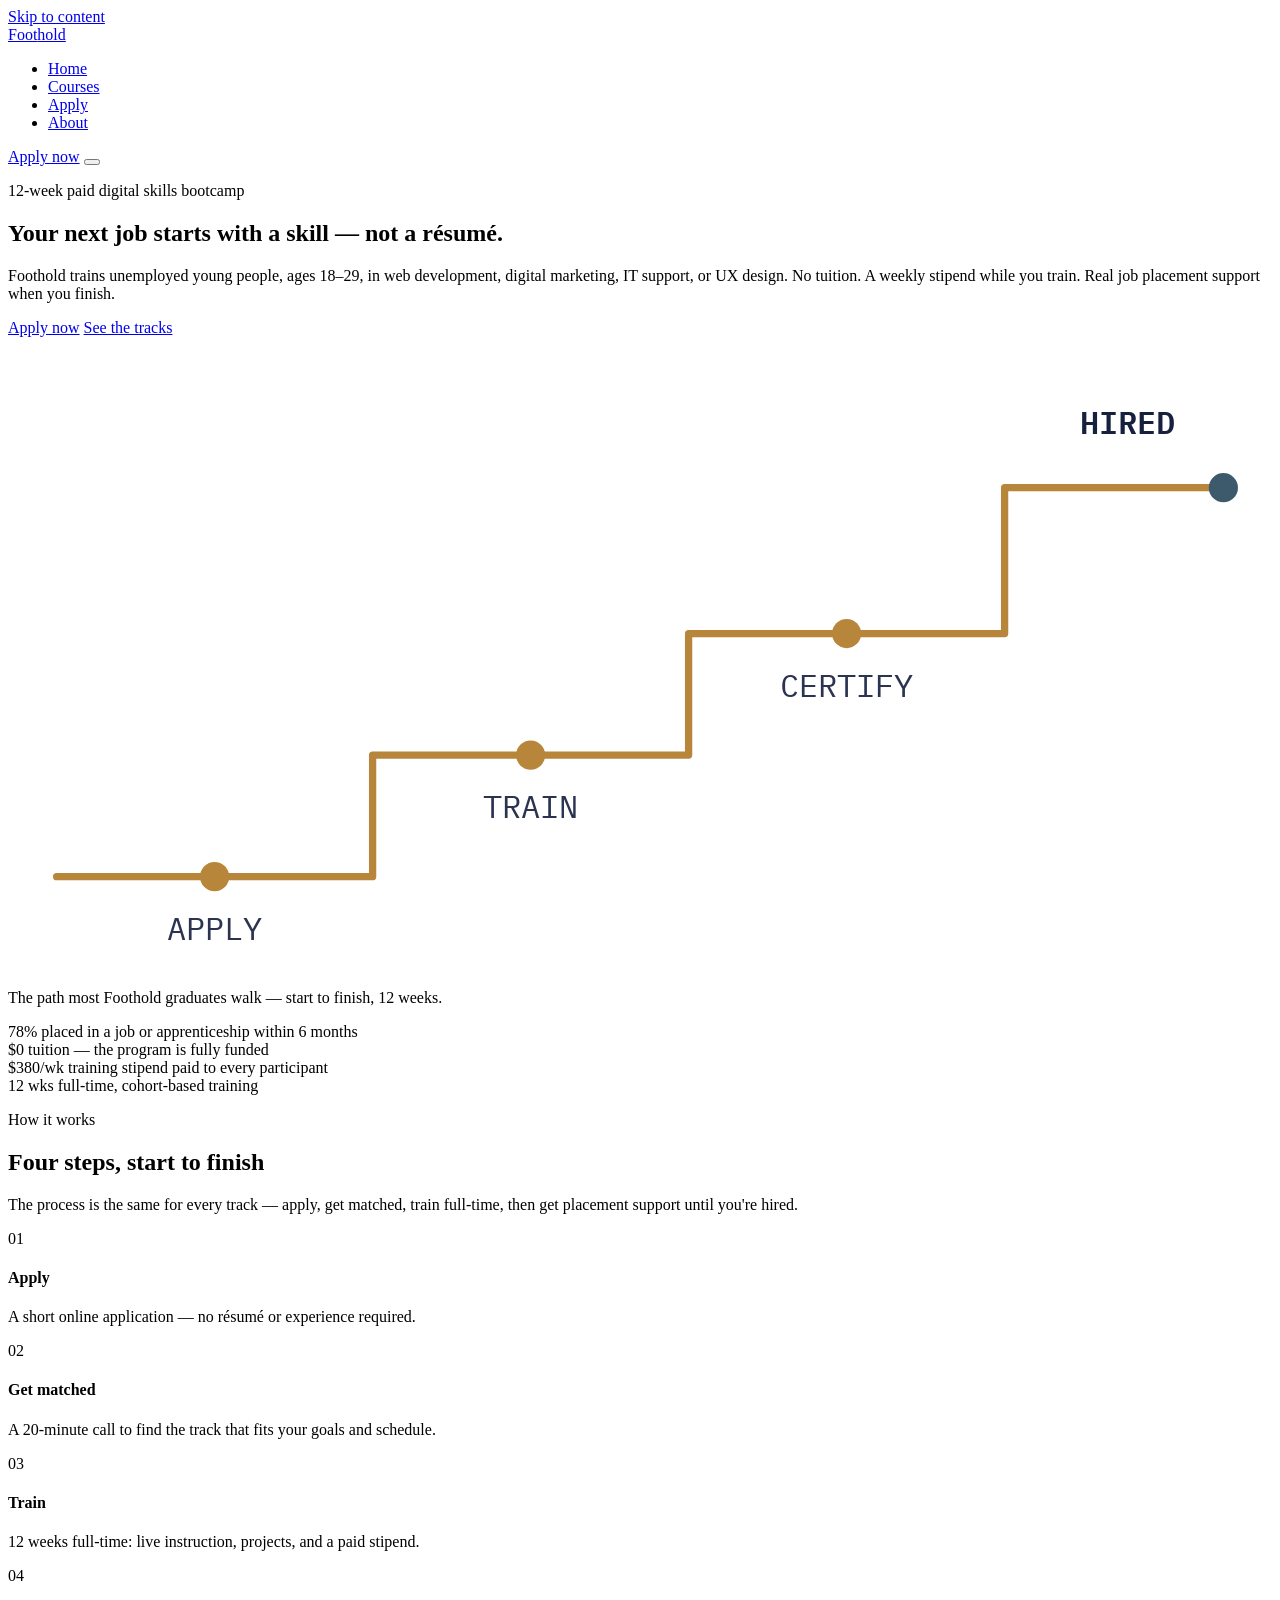
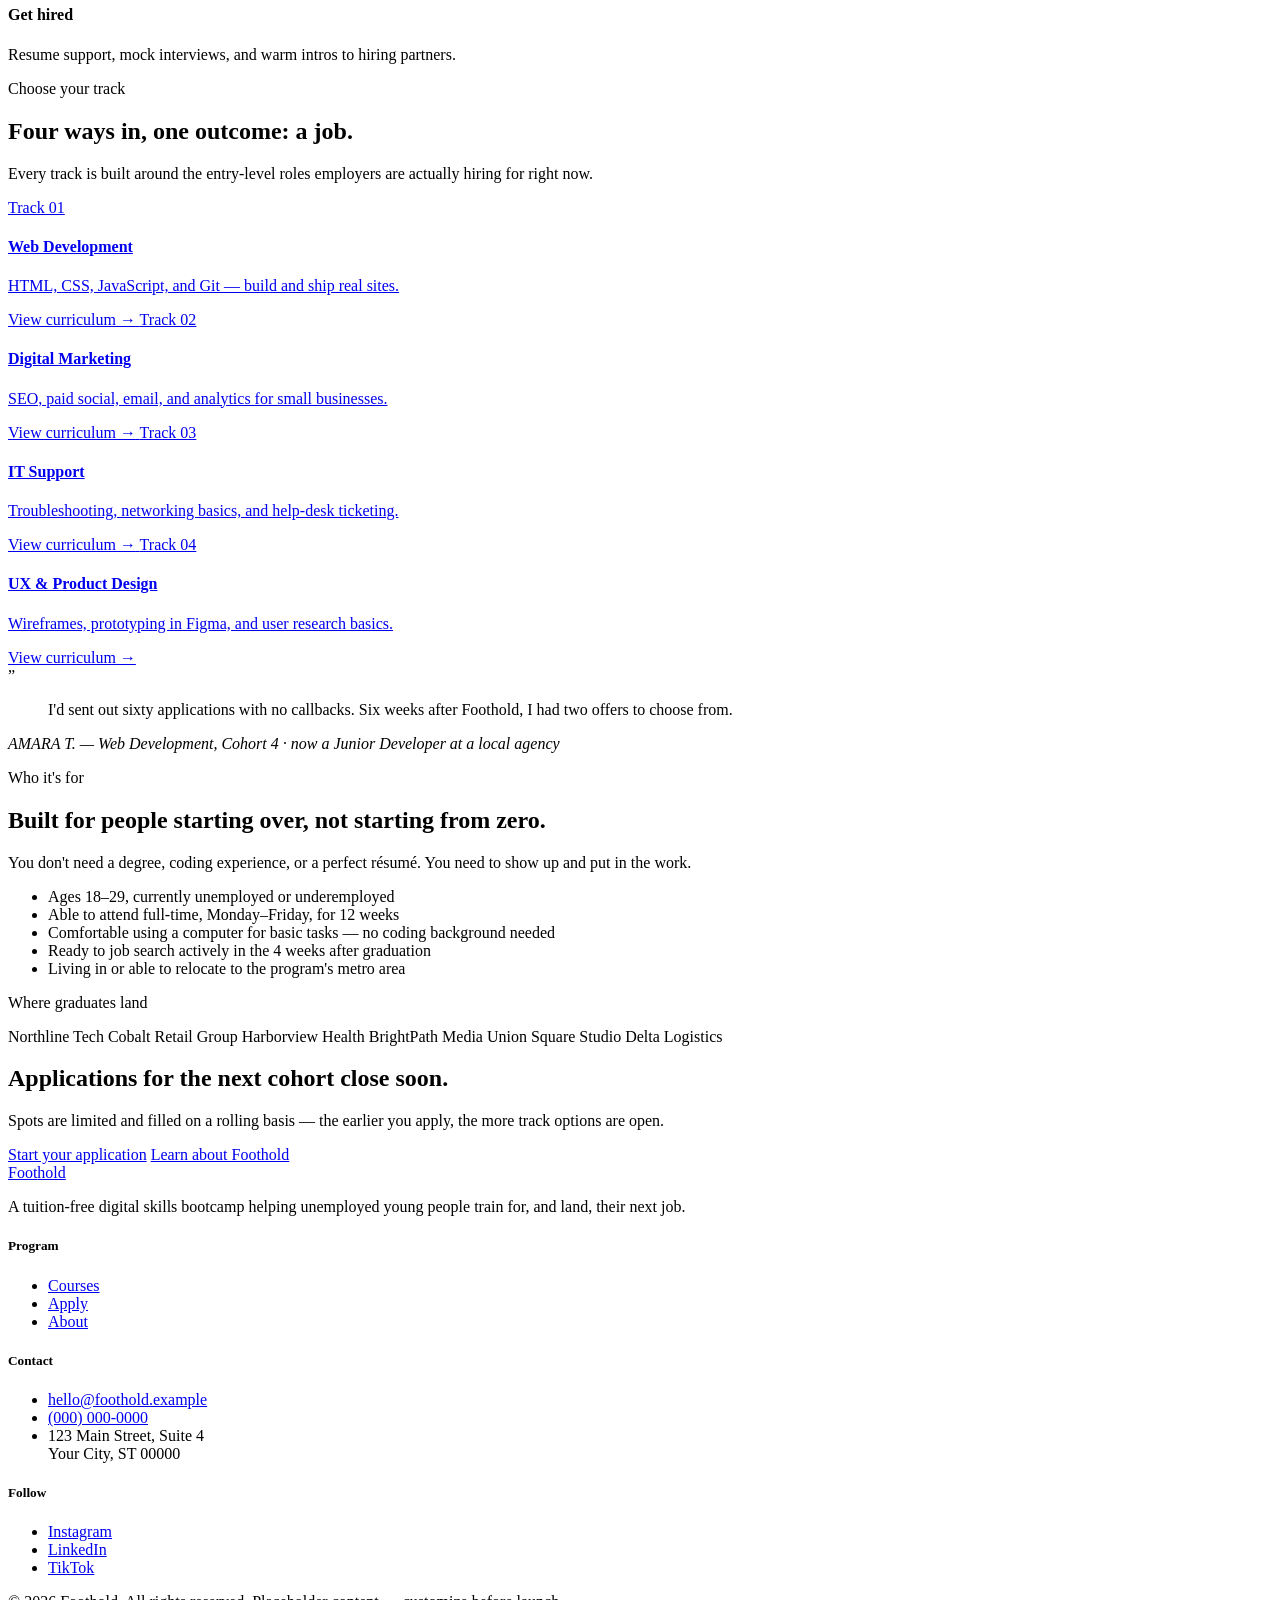
==== index.html @ 74803a7b "Create index.html" ====
<!DOCTYPE html>
<html lang="en">
<head>
<meta charset="UTF-8">
<meta name="viewport" content="width=device-width, initial-scale=1.0">
<title>Foothold — Digital Skills Bootcamp for Young Jobseekers</title>
<meta name="description" content="Foothold is a tuition-free, 12-week digital skills bootcamp helping unemployed young people train in web development, digital marketing, IT support, and UX design — with a paid stipend and job placement support.">
<link rel="preconnect" href="https://fonts.googleapis.com">
<link href="https://fonts.googleapis.com/css2?family=Space+Grotesk:wght@500;600;700&family=IBM+Plex+Sans:wght@400;500;600&family=IBM+Plex+Mono:wght@400;500;600&display=swap" rel="stylesheet">
<link rel="stylesheet" href="styles.css">
</head>
<body>
<a class="skip-link" href="#main">Skip to content</a>

<header class="site-header">
  <div class="container nav">
    <a class="wordmark" href="index.html">Foot<span>hold</span></a>
    <nav aria-label="Primary">
      <ul class="nav-links">
        <li><a href="index.html" aria-current="page">Home</a></li>
        <li><a href="courses.html">Courses</a></li>
        <li><a href="apply.html">Apply</a></li>
        <li><a href="about.html">About</a></li>
      </ul>
    </nav>
    <div class="nav-actions">
      <a class="btn btn-primary desktop-only" href="apply.html">Apply now</a>
      <button class="nav-toggle" aria-label="Toggle menu" aria-expanded="false">
        <span></span>
      </button>
    </div>
  </div>
</header>

<main id="main">

  <!-- HERO -->
  <section class="hero container">
    <div>
      <p class="eyebrow">12-week paid digital skills bootcamp</p>
      <h1>Your next job starts with a skill — not a résumé.</h1>
      <p class="lede">Foothold trains unemployed young people, ages 18–29, in web development, digital marketing, IT support, or UX design. No tuition. A weekly stipend while you train. Real job placement support when you finish.</p>
      <div class="hero-ctas">
        <a class="btn btn-primary" href="apply.html">Apply now</a>
        <a class="btn btn-ghost" href="courses.html">See the tracks</a>
      </div>
    </div>

    <div class="hero-visual">
      <svg viewBox="0 0 520 260" role="img" aria-labelledby="pathTitle pathDesc">
        <title id="pathTitle">The Foothold path</title>
        <desc id="pathDesc">A rising staircase from Apply, to Train, to Certify, to Hired.</desc>
        <polyline points="20,222 150,222 150,172 280,172 280,122 410,122 410,62 500,62"
          fill="none" stroke="#B8863B" stroke-width="3" stroke-linejoin="round" stroke-linecap="round"/>
        <g font-family="IBM Plex Mono, monospace" font-size="13" fill="#2B3350">
          <circle cx="85" cy="222" r="6" fill="#B8863B"/>
          <text x="85" y="248" text-anchor="middle">APPLY</text>
          <circle cx="215" cy="172" r="6" fill="#B8863B"/>
          <text x="215" y="198" text-anchor="middle">TRAIN</text>
          <circle cx="345" cy="122" r="6" fill="#B8863B"/>
          <text x="345" y="148" text-anchor="middle">CERTIFY</text>
          <circle cx="500" cy="62" r="6" fill="#3D5A6C"/>
          <text x="480" y="40" text-anchor="end" fill="#16213E" font-weight="600">HIRED</text>
        </g>
      </svg>
      <p class="visual-caption">The path most Foothold graduates walk — start to finish, 12 weeks.</p>
    </div>
  </section>

  <!-- STATS -->
  <section class="stat-strip">
    <div class="container stat-grid">
      <div class="stat-item">
        <span class="stat-value">78%</span>
        <span class="stat-label">placed in a job or apprenticeship within 6 months</span>
      </div>
      <div class="stat-item">
        <span class="stat-value">$0</span>
        <span class="stat-label">tuition — the program is fully funded</span>
      </div>
      <div class="stat-item">
        <span class="stat-value">$380/wk</span>
        <span class="stat-label">training stipend paid to every participant</span>
      </div>
      <div class="stat-item">
        <span class="stat-value">12 wks</span>
        <span class="stat-label">full-time, cohort-based training</span>
      </div>
    </div>
  </section>

  <!-- HOW IT WORKS -->
  <section class="container">
    <div class="section-head">
      <p class="eyebrow">How it works</p>
      <h2>Four steps, start to finish</h2>
      <p class="lede">The process is the same for every track — apply, get matched, train full-time, then get placement support until you're hired.</p>
    </div>
    <div class="steps">
      <div class="step">
        <span class="step-number">01</span>
        <h4>Apply</h4>
        <p>A short online application — no résumé or experience required.</p>
      </div>
      <div class="step">
        <span class="step-number">02</span>
        <h4>Get matched</h4>
        <p>A 20-minute call to find the track that fits your goals and schedule.</p>
      </div>
      <div class="step">
        <span class="step-number">03</span>
        <h4>Train</h4>
        <p>12 weeks full-time: live instruction, projects, and a paid stipend.</p>
      </div>
      <div class="step">
        <span class="step-number">04</span>
        <h4>Get hired</h4>
        <p>Resume support, mock interviews, and warm intros to hiring partners.</p>
      </div>
    </div>
  </section>

  <!-- TRACKS -->
  <section class="container">
    <div class="section-head">
      <p class="eyebrow">Choose your track</p>
      <h2>Four ways in, one outcome: a job.</h2>
      <p class="lede">Every track is built around the entry-level roles employers are actually hiring for right now.</p>
    </div>
    <div class="track-grid">
      <a class="track-card" href="courses.html#web-development">
        <span class="track-tag">Track 01</span>
        <h4>Web Development</h4>
        <p>HTML, CSS, JavaScript, and Git — build and ship real sites.</p>
        <span class="track-link">View curriculum →</span>
      </a>
      <a class="track-card" href="courses.html#digital-marketing">
        <span class="track-tag">Track 02</span>
        <h4>Digital Marketing</h4>
        <p>SEO, paid social, email, and analytics for small businesses.</p>
        <span class="track-link">View curriculum →</span>
      </a>
      <a class="track-card" href="courses.html#it-support">
        <span class="track-tag">Track 03</span>
        <h4>IT Support</h4>
        <p>Troubleshooting, networking basics, and help-desk ticketing.</p>
        <span class="track-link">View curriculum →</span>
      </a>
      <a class="track-card" href="courses.html#ux-design">
        <span class="track-tag">Track 04</span>
        <h4>UX &amp; Product Design</h4>
        <p>Wireframes, prototyping in Figma, and user research basics.</p>
        <span class="track-link">View curriculum →</span>
      </a>
    </div>
  </section>

  <!-- TESTIMONIAL -->
  <section class="container">
    <div class="testimonial">
      <span class="testimonial-mark" aria-hidden="true">”</span>
      <div>
        <blockquote>I'd sent out sixty applications with no callbacks. Six weeks after Foothold, I had two offers to choose from.</blockquote>
        <cite>AMARA T. — Web Development, Cohort 4 · now a Junior Developer at a local agency</cite>
      </div>
    </div>
  </section>

  <!-- ELIGIBILITY -->
  <section class="container">
    <div class="two-col">
      <div>
        <p class="eyebrow">Who it's for</p>
        <h2>Built for people starting over, not starting from zero.</h2>
        <p class="lede">You don't need a degree, coding experience, or a perfect résumé. You need to show up and put in the work.</p>
      </div>
      <ul class="check-list">
        <li>Ages 18–29, currently unemployed or underemployed</li>
        <li>Able to attend full-time, Monday–Friday, for 12 weeks</li>
        <li>Comfortable using a computer for basic tasks — no coding background needed</li>
        <li>Ready to job search actively in the 4 weeks after graduation</li>
        <li>Living in or able to relocate to the program's metro area</li>
      </ul>
    </div>
  </section>

  <!-- PARTNERS -->
  <section class="partner-strip container">
    <p class="eyebrow">Where graduates land</p>
    <div class="partner-row">
      <span>Northline Tech</span>
      <span>Cobalt Retail Group</span>
      <span>Harborview Health</span>
      <span>BrightPath Media</span>
      <span>Union Square Studio</span>
      <span>Delta Logistics</span>
    </div>
  </section>

  <!-- CTA -->
  <section class="container">
    <div class="cta-banner">
      <div>
        <h2>Applications for the next cohort close soon.</h2>
        <p>Spots are limited and filled on a rolling basis — the earlier you apply, the more track options are open.</p>
      </div>
      <div class="cta-actions">
        <a class="btn btn-primary" href="apply.html">Start your application</a>
        <a class="btn btn-on-dark" href="about.html">Learn about Foothold</a>
      </div>
    </div>
  </section>

</main>

<footer class="site-footer">
  <div class="container">
    <div class="footer-grid">
      <div class="footer-brand">
        <a class="wordmark" href="index.html">Foot<span>hold</span></a>
        <p>A tuition-free digital skills bootcamp helping unemployed young people train for, and land, their next job.</p>
      </div>
      <div class="footer-col">
        <h5>Program</h5>
        <ul>
          <li><a href="courses.html">Courses</a></li>
          <li><a href="apply.html">Apply</a></li>
          <li><a href="about.html">About</a></li>
        </ul>
      </div>
      <div class="footer-col">
        <h5>Contact</h5>
        <ul>
          <li><a href="mailto:hello@foothold.example">hello@foothold.example</a></li>
          <li><a href="tel:+10000000000">(000) 000-0000</a></li>
          <li>123 Main Street, Suite 4<br>Your City, ST 00000</li>
        </ul>
      </div>
      <div class="footer-col">
        <h5>Follow</h5>
        <ul>
          <li><a href="#">Instagram</a></li>
          <li><a href="#">LinkedIn</a></li>
          <li><a href="#">TikTok</a></li>
        </ul>
      </div>
    </div>
    <div class="footer-bottom">
      <span>© 2026 Foothold. All rights reserved.</span>
      <span>Placeholder content — customize before launch.</span>
    </div>
  </div>
</footer>

<script src="script.js"></script>
</body>
</html>
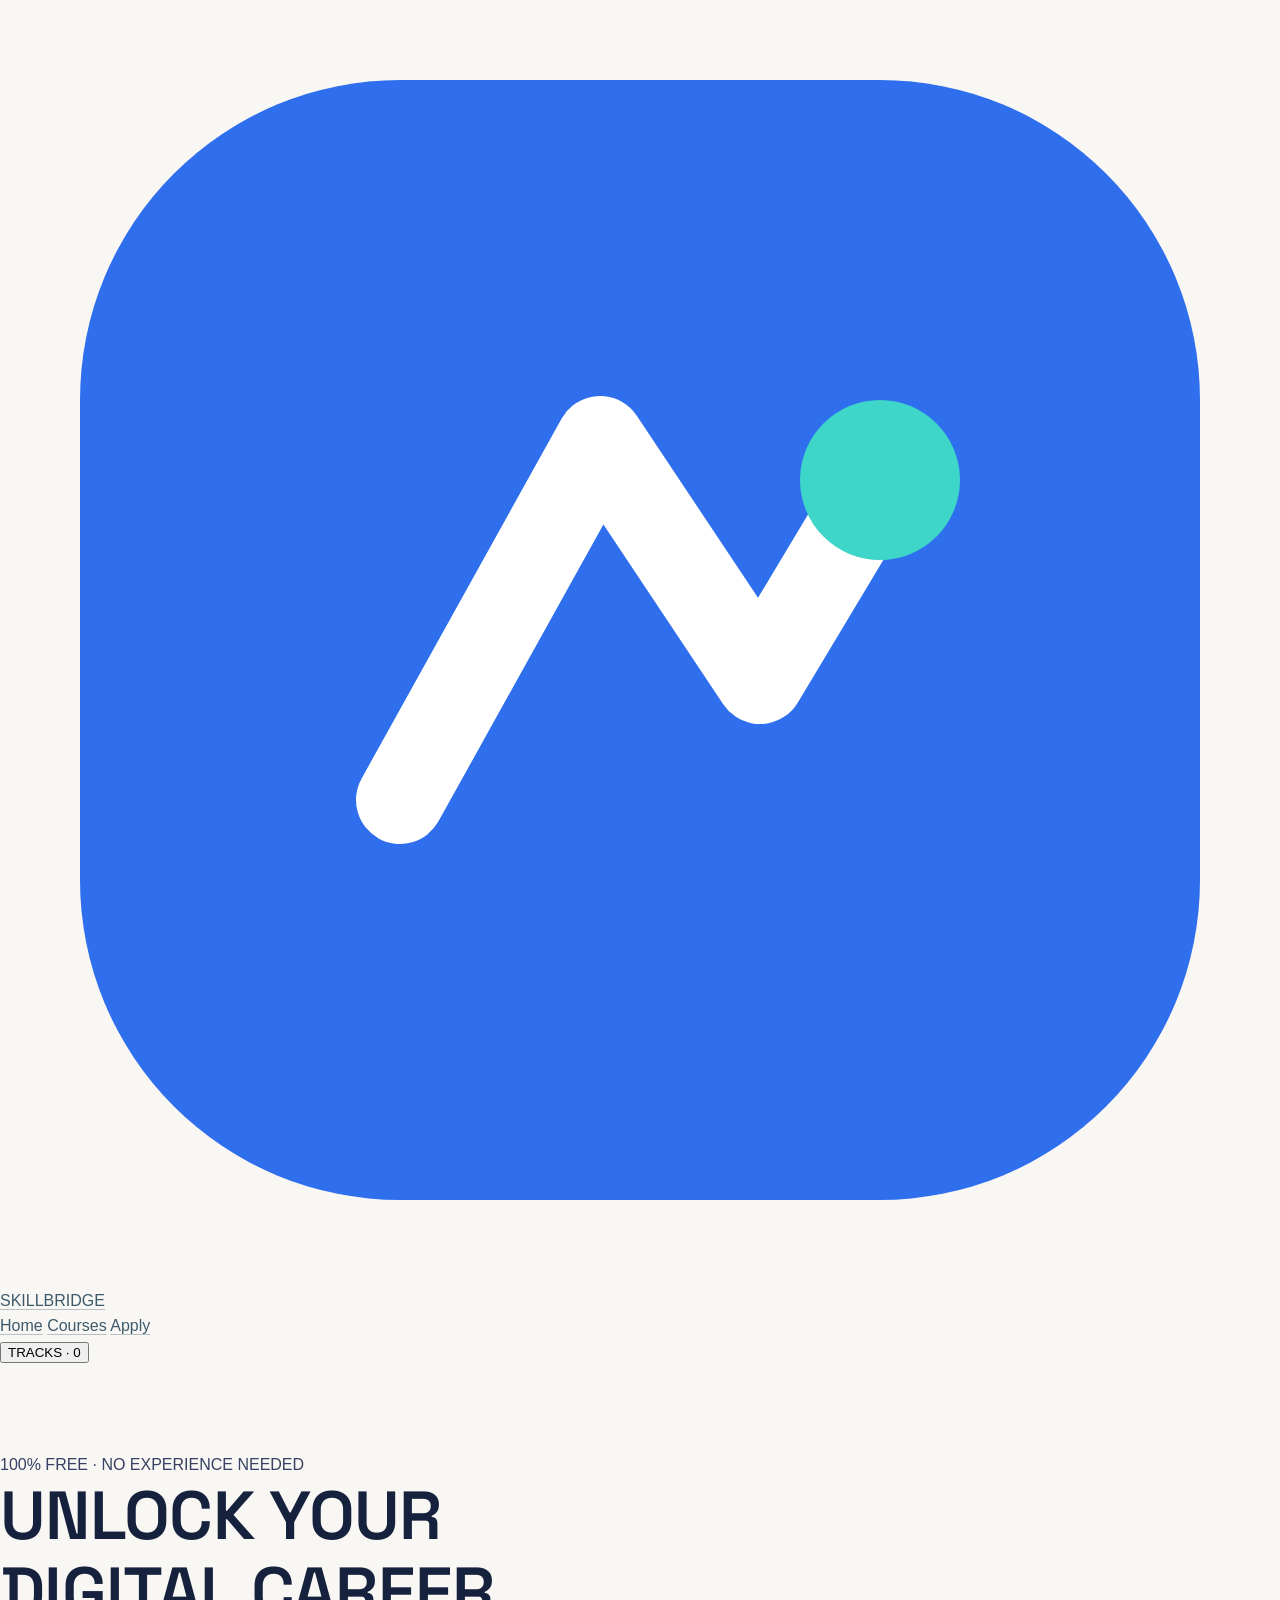
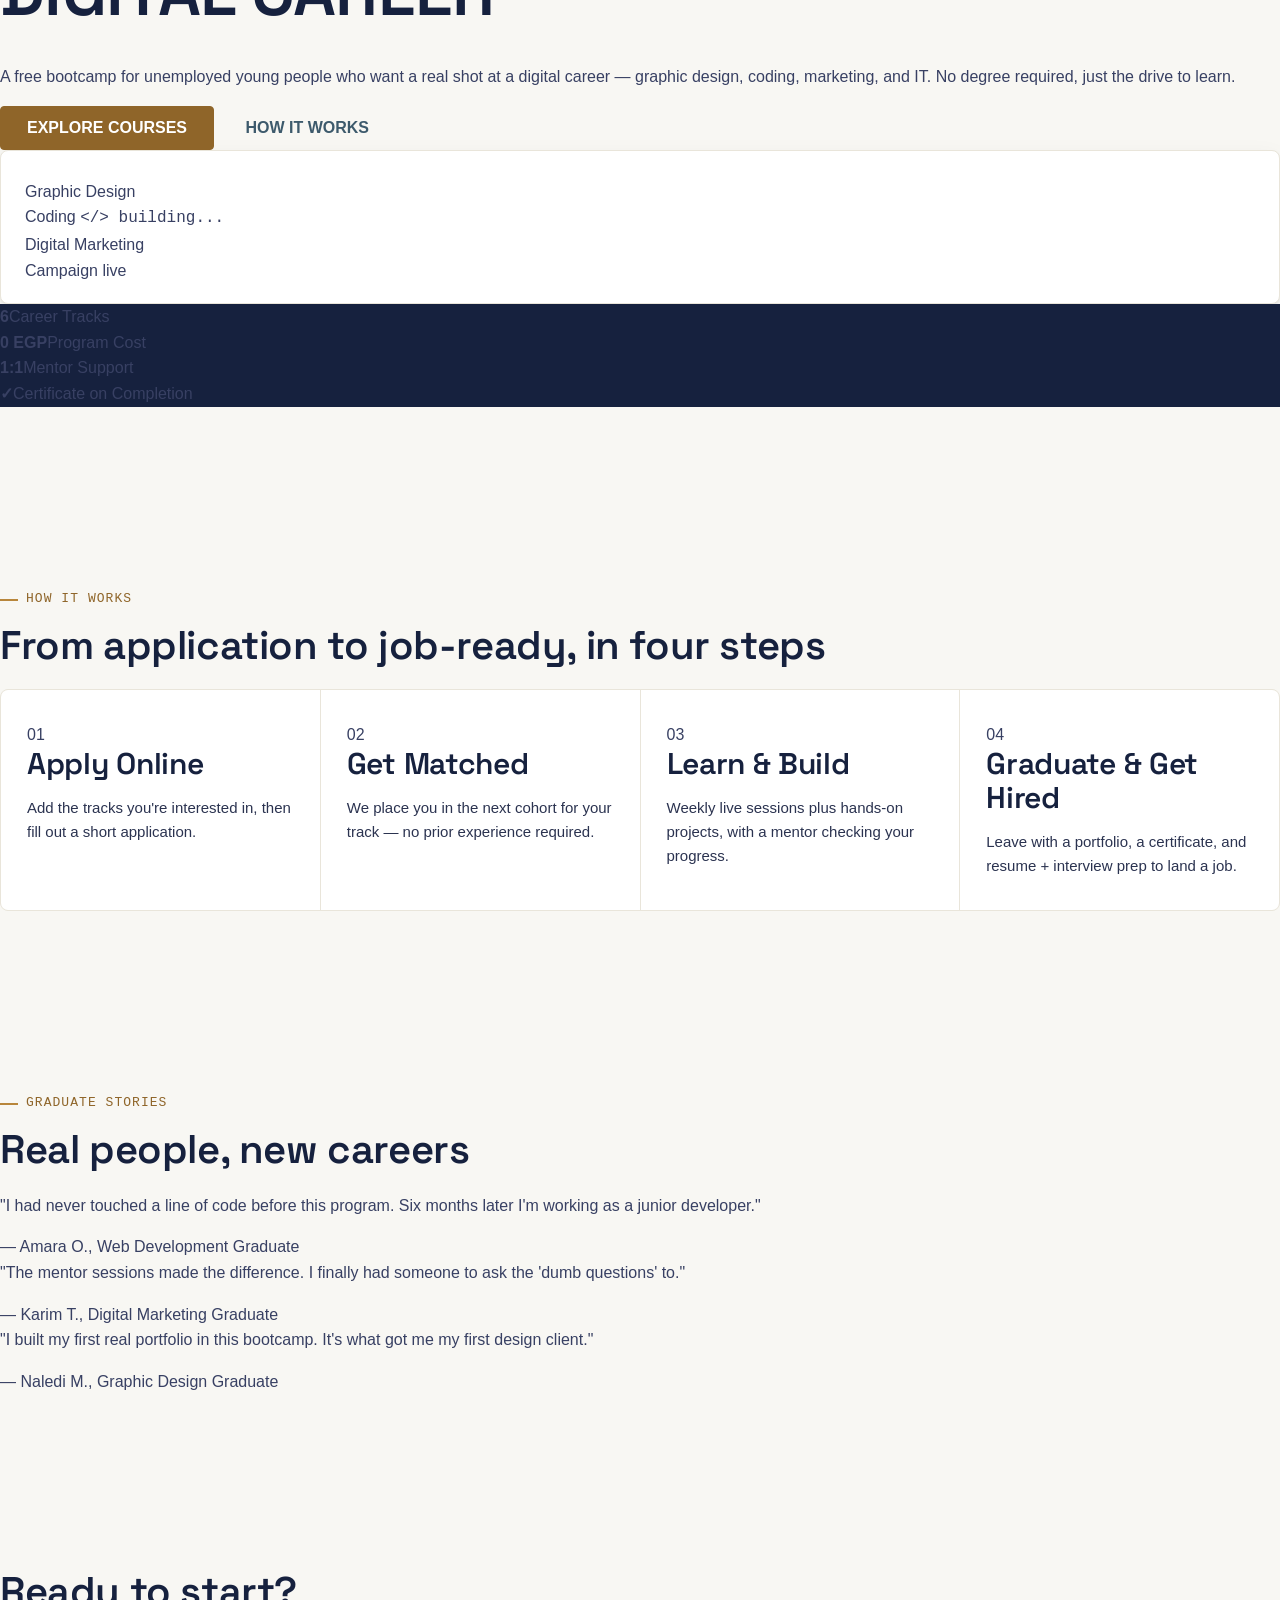
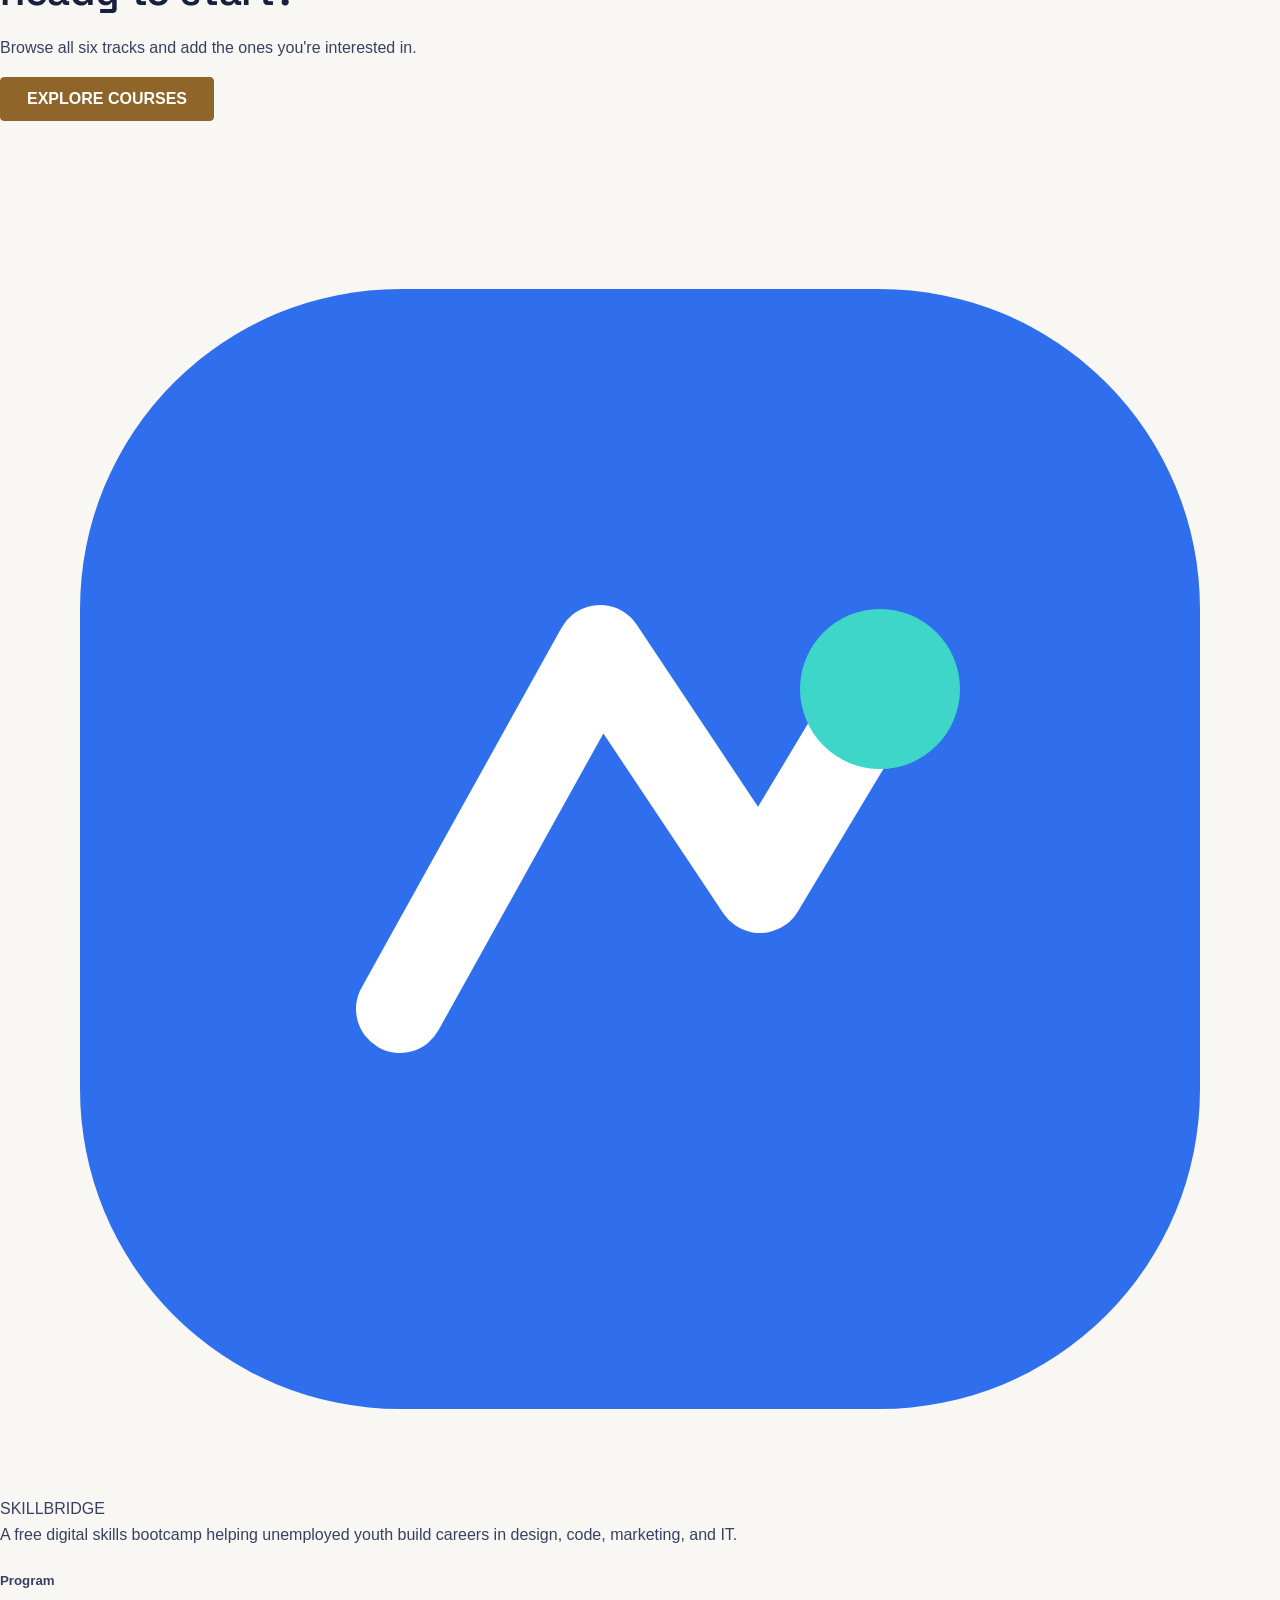
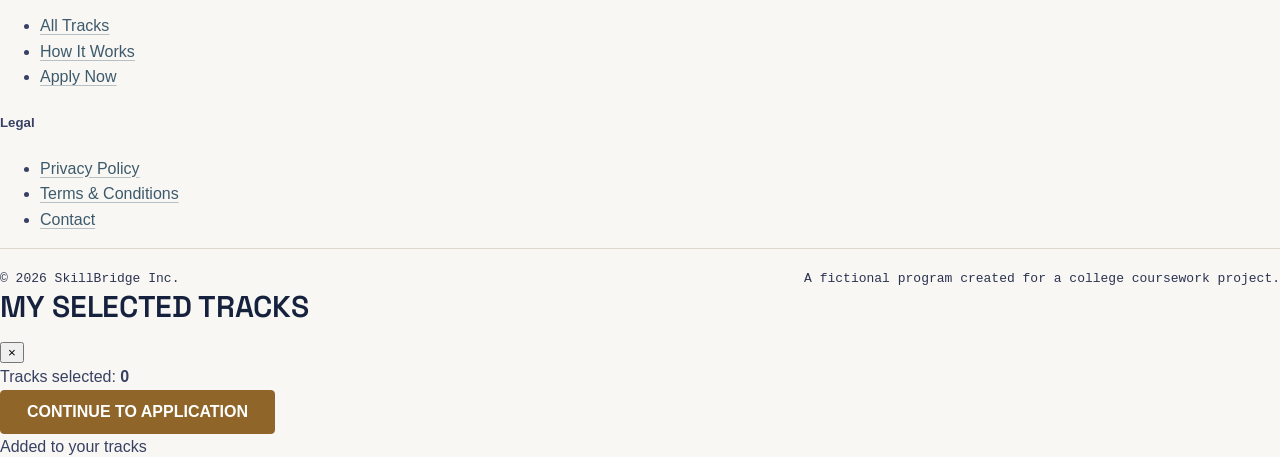
==== commit e109a292: "Update index.html" ====
--- a/index.html
+++ b/index.html
@@ -1,258 +1,179 @@
-<!DOCTYPE html>
+      <!DOCTYPE html>
 <html lang="en">
 <head>
 <meta charset="UTF-8">
 <meta name="viewport" content="width=device-width, initial-scale=1.0">
-<title>Foothold — Digital Skills Bootcamp for Young Jobseekers</title>
-<meta name="description" content="Foothold is a tuition-free, 12-week digital skills bootcamp helping unemployed young people train in web development, digital marketing, IT support, and UX design — with a paid stipend and job placement support.">
+<title>SkillBridge | Home</title>
+<meta name="description" content="SkillBridge is a free digital skills bootcamp helping unemployed youth learn graphic design, coding, digital marketing, and IT — and get hired.">
 <link rel="preconnect" href="https://fonts.googleapis.com">
-<link href="https://fonts.googleapis.com/css2?family=Space+Grotesk:wght@500;600;700&family=IBM+Plex+Sans:wght@400;500;600&family=IBM+Plex+Mono:wght@400;500;600&display=swap" rel="stylesheet">
-<link rel="stylesheet" href="styles.css">
+<link href="https://fonts.googleapis.com/css2?family=Space+Grotesk:wght@500;600;700&family=Inter:wght@400;500;600;700&display=swap" rel="stylesheet">
+<link rel="stylesheet" href="style.css">
 </head>
 <body>
-<a class="skip-link" href="#main">Skip to content</a>
 
-<header class="site-header">
-  <div class="container nav">
-    <a class="wordmark" href="index.html">Foot<span>hold</span></a>
-    <nav aria-label="Primary">
-      <ul class="nav-links">
-        <li><a href="index.html" aria-current="page">Home</a></li>
-        <li><a href="courses.html">Courses</a></li>
-        <li><a href="apply.html">Apply</a></li>
-        <li><a href="about.html">About</a></li>
-      </ul>
-    </nav>
-    <div class="nav-actions">
-      <a class="btn btn-primary desktop-only" href="apply.html">Apply now</a>
-      <button class="nav-toggle" aria-label="Toggle menu" aria-expanded="false">
-        <span></span>
-      </button>
+<header>
+  <nav class="wrap">
+    <a href="index.html" class="brand">
+      <svg viewBox="0 0 32 32" fill="none">
+        <rect x="2" y="2" width="28" height="28" rx="8" fill="#2F6FED"/>
+        <path d="M10 20L15 11L19 17L22 12" stroke="#fff" stroke-width="2.2" stroke-linecap="round" stroke-linejoin="round"/>
+        <circle cx="22" cy="12" r="2" fill="#3ED6C8"/>
+      </svg>
+      SKILLBRIDGE
+    </a>
+    <div class="navlinks">
+      <a href="index.html" class="active">Home</a>
+      <a href="courses.html">Courses</a>
+      <a href="courses.html#register">Apply</a>
+    </div>
+    <button class="cart-btn" id="drawerToggle">TRACKS · <span id="trackCount">0</span></button>
+  </nav>
+</header>
+
+<section class="hero-dark">
+  <div class="wrap hero-grid">
+    <div class="hero-copy">
+      <div class="pill pill-cyan">100% FREE · NO EXPERIENCE NEEDED</div>
+      <h1>UNLOCK YOUR<br>DIGITAL <span class="highlight">CAREER</span></h1>
+      <p class="lead">A free bootcamp for unemployed young people who want a real shot at a digital career — graphic design, coding, marketing, and IT. No degree required, just the drive to learn.</p>
+      <div class="btn-row">
+        <a href="courses.html" class="btn btn-primary">EXPLORE COURSES</a>
+        <a href="#how" class="btn btn-ghost-dark">HOW IT WORKS</a>
+      </div>
+    </div>
+    <div class="hero-visual">
+      <div class="visual-card card-1">
+        <span class="tag tag-blue">Graphic Design</span>
+        <div class="bars"><i style="--h:40%"></i><i style="--h:70%"></i><i style="--h:55%"></i><i style="--h:90%"></i></div>
+      </div>
+      <div class="visual-card card-2">
+        <span class="tag tag-coral">Coding</span>
+        <code>&lt;/&gt; building...</code>
+      </div>
+      <div class="visual-card card-3">
+        <span class="tag tag-cyan">Digital Marketing</span>
+        <div class="pulse-dot"></div>
+        <span class="small">Campaign live</span>
+      </div>
     </div>
   </div>
-</header>
+  <div class="stat-strip wrap">
+    <div class="stat"><strong>6</strong><span>Career Tracks</span></div>
+    <div class="stat"><strong>0 EGP</strong><span>Program Cost</span></div>
+    <div class="stat"><strong>1:1</strong><span>Mentor Support</span></div>
+    <div class="stat"><strong>✓</strong><span>Certificate on Completion</span></div>
+  </div>
+</section>
 
-<main id="main">
-
-  <!-- HERO -->
-  <section class="hero container">
-    <div>
-      <p class="eyebrow">12-week paid digital skills bootcamp</p>
-      <h1>Your next job starts with a skill — not a résumé.</h1>
-      <p class="lede">Foothold trains unemployed young people, ages 18–29, in web development, digital marketing, IT support, or UX design. No tuition. A weekly stipend while you train. Real job placement support when you finish.</p>
-      <div class="hero-ctas">
-        <a class="btn btn-primary" href="apply.html">Apply now</a>
-        <a class="btn btn-ghost" href="courses.html">See the tracks</a>
+<section class="how" id="how">
+  <div class="wrap">
+    <div class="eyebrow">HOW IT WORKS</div>
+    <h2>From application to job-ready, in four steps</h2>
+    <div class="steps">
+      <div class="step">
+        <div class="step-num">01</div>
+        <h3>Apply Online</h3>
+        <p>Add the tracks you're interested in, then fill out a short application.</p>
+      </div>
+      <div class="step">
+        <div class="step-num">02</div>
+        <h3>Get Matched</h3>
+        <p>We place you in the next cohort for your track — no prior experience required.</p>
+      </div>
+      <div class="step">
+        <div class="step-num">03</div>
+        <h3>Learn & Build</h3>
+        <p>Weekly live sessions plus hands-on projects, with a mentor checking your progress.</p>
+      </div>
+      <div class="step">
+        <div class="step-num">04</div>
+        <h3>Graduate & Get Hired</h3>
+        <p>Leave with a portfolio, a certificate, and resume + interview prep to land a job.</p>
       </div>
     </div>
+  </div>
+</section>
 
-    <div class="hero-visual">
-      <svg viewBox="0 0 520 260" role="img" aria-labelledby="pathTitle pathDesc">
-        <title id="pathTitle">The Foothold path</title>
-        <desc id="pathDesc">A rising staircase from Apply, to Train, to Certify, to Hired.</desc>
-        <polyline points="20,222 150,222 150,172 280,172 280,122 410,122 410,62 500,62"
-          fill="none" stroke="#B8863B" stroke-width="3" stroke-linejoin="round" stroke-linecap="round"/>
-        <g font-family="IBM Plex Mono, monospace" font-size="13" fill="#2B3350">
-          <circle cx="85" cy="222" r="6" fill="#B8863B"/>
-          <text x="85" y="248" text-anchor="middle">APPLY</text>
-          <circle cx="215" cy="172" r="6" fill="#B8863B"/>
-          <text x="215" y="198" text-anchor="middle">TRAIN</text>
-          <circle cx="345" cy="122" r="6" fill="#B8863B"/>
-          <text x="345" y="148" text-anchor="middle">CERTIFY</text>
-          <circle cx="500" cy="62" r="6" fill="#3D5A6C"/>
-          <text x="480" y="40" text-anchor="end" fill="#16213E" font-weight="600">HIRED</text>
-        </g>
-      </svg>
-      <p class="visual-caption">The path most Foothold graduates walk — start to finish, 12 weeks.</p>
-    </div>
-  </section>
-
-  <!-- STATS -->
-  <section class="stat-strip">
-    <div class="container stat-grid">
-      <div class="stat-item">
-        <span class="stat-value">78%</span>
-        <span class="stat-label">placed in a job or apprenticeship within 6 months</span>
+<section class="stories" id="stories">
+  <div class="wrap">
+    <div class="eyebrow eyebrow-light">GRADUATE STORIES</div>
+    <h2 class="light-h">Real people, new careers</h2>
+    <div class="story-grid">
+      <div class="story-card">
+        <p>"I had never touched a line of code before this program. Six months later I'm working as a junior developer."</p>
+        <span class="story-name">— Amara O., Web Development Graduate</span>
       </div>
-      <div class="stat-item">
-        <span class="stat-value">$0</span>
-        <span class="stat-label">tuition — the program is fully funded</span>
+      <div class="story-card">
+        <p>"The mentor sessions made the difference. I finally had someone to ask the 'dumb questions' to."</p>
+        <span class="story-name">— Karim T., Digital Marketing Graduate</span>
       </div>
-      <div class="stat-item">
-        <span class="stat-value">$380/wk</span>
-        <span class="stat-label">training stipend paid to every participant</span>
-      </div>
-      <div class="stat-item">
-        <span class="stat-value">12 wks</span>
-        <span class="stat-label">full-time, cohort-based training</span>
+      <div class="story-card">
+        <p>"I built my first real portfolio in this bootcamp. It's what got me my first design client."</p>
+        <span class="story-name">— Naledi M., Graphic Design Graduate</span>
       </div>
     </div>
-  </section>
+  </div>
+</section>
 
-  <!-- HOW IT WORKS -->
-  <section class="container">
-    <div class="section-head">
-      <p class="eyebrow">How it works</p>
-      <h2>Four steps, start to finish</h2>
-      <p class="lede">The process is the same for every track — apply, get matched, train full-time, then get placement support until you're hired.</p>
+<section class="cta-band">
+  <div class="wrap cta-inner">
+    <h2>Ready to start?</h2>
+    <p>Browse all six tracks and add the ones you're interested in.</p>
+    <a href="courses.html" class="btn btn-primary">EXPLORE COURSES</a>
+  </div>
+</section>
+
+<footer>
+  <div class="wrap footer-top">
+    <div>
+      <div class="brand-f">
+        <svg viewBox="0 0 32 32" fill="none">
+          <rect x="2" y="2" width="28" height="28" rx="8" fill="#2F6FED"/>
+          <path d="M10 20L15 11L19 17L22 12" stroke="#fff" stroke-width="2.2" stroke-linecap="round" stroke-linejoin="round"/>
+          <circle cx="22" cy="12" r="2" fill="#3ED6C8"/>
+        </svg>
+        SKILLBRIDGE
+      </div>
+      <p class="note">A free digital skills bootcamp helping unemployed youth build careers in design, code, marketing, and IT.</p>
     </div>
-    <div class="steps">
-      <div class="step">
-        <span class="step-number">01</span>
-        <h4>Apply</h4>
-        <p>A short online application — no résumé or experience required.</p>
-      </div>
-      <div class="step">
-        <span class="step-number">02</span>
-        <h4>Get matched</h4>
-        <p>A 20-minute call to find the track that fits your goals and schedule.</p>
-      </div>
-      <div class="step">
-        <span class="step-number">03</span>
-        <h4>Train</h4>
-        <p>12 weeks full-time: live instruction, projects, and a paid stipend.</p>
-      </div>
-      <div class="step">
-        <span class="step-number">04</span>
-        <h4>Get hired</h4>
-        <p>Resume support, mock interviews, and warm intros to hiring partners.</p>
-      </div>
-    </div>
-  </section>
-
-  <!-- TRACKS -->
-  <section class="container">
-    <div class="section-head">
-      <p class="eyebrow">Choose your track</p>
-      <h2>Four ways in, one outcome: a job.</h2>
-      <p class="lede">Every track is built around the entry-level roles employers are actually hiring for right now.</p>
-    </div>
-    <div class="track-grid">
-      <a class="track-card" href="courses.html#web-development">
-        <span class="track-tag">Track 01</span>
-        <h4>Web Development</h4>
-        <p>HTML, CSS, JavaScript, and Git — build and ship real sites.</p>
-        <span class="track-link">View curriculum →</span>
-      </a>
-      <a class="track-card" href="courses.html#digital-marketing">
-        <span class="track-tag">Track 02</span>
-        <h4>Digital Marketing</h4>
-        <p>SEO, paid social, email, and analytics for small businesses.</p>
-        <span class="track-link">View curriculum →</span>
-      </a>
-      <a class="track-card" href="courses.html#it-support">
-        <span class="track-tag">Track 03</span>
-        <h4>IT Support</h4>
-        <p>Troubleshooting, networking basics, and help-desk ticketing.</p>
-        <span class="track-link">View curriculum →</span>
-      </a>
-      <a class="track-card" href="courses.html#ux-design">
-        <span class="track-tag">Track 04</span>
-        <h4>UX &amp; Product Design</h4>
-        <p>Wireframes, prototyping in Figma, and user research basics.</p>
-        <span class="track-link">View curriculum →</span>
-      </a>
-    </div>
-  </section>
-
-  <!-- TESTIMONIAL -->
-  <section class="container">
-    <div class="testimonial">
-      <span class="testimonial-mark" aria-hidden="true">”</span>
-      <div>
-        <blockquote>I'd sent out sixty applications with no callbacks. Six weeks after Foothold, I had two offers to choose from.</blockquote>
-        <cite>AMARA T. — Web Development, Cohort 4 · now a Junior Developer at a local agency</cite>
-      </div>
-    </div>
-  </section>
-
-  <!-- ELIGIBILITY -->
-  <section class="container">
-    <div class="two-col">
-      <div>
-        <p class="eyebrow">Who it's for</p>
-        <h2>Built for people starting over, not starting from zero.</h2>
-        <p class="lede">You don't need a degree, coding experience, or a perfect résumé. You need to show up and put in the work.</p>
-      </div>
-      <ul class="check-list">
-        <li>Ages 18–29, currently unemployed or underemployed</li>
-        <li>Able to attend full-time, Monday–Friday, for 12 weeks</li>
-        <li>Comfortable using a computer for basic tasks — no coding background needed</li>
-        <li>Ready to job search actively in the 4 weeks after graduation</li>
-        <li>Living in or able to relocate to the program's metro area</li>
+    <div>
+      <h5>Program</h5>
+      <ul>
+        <li><a href="courses.html">All Tracks</a></li>
+        <li><a href="index.html#how">How It Works</a></li>
+        <li><a href="courses.html#register">Apply Now</a></li>
       </ul>
     </div>
-  </section>
-
-  <!-- PARTNERS -->
-  <section class="partner-strip container">
-    <p class="eyebrow">Where graduates land</p>
-    <div class="partner-row">
-      <span>Northline Tech</span>
-      <span>Cobalt Retail Group</span>
-      <span>Harborview Health</span>
-      <span>BrightPath Media</span>
-      <span>Union Square Studio</span>
-      <span>Delta Logistics</span>
-    </div>
-  </section>
-
-  <!-- CTA -->
-  <section class="container">
-    <div class="cta-banner">
-      <div>
-        <h2>Applications for the next cohort close soon.</h2>
-        <p>Spots are limited and filled on a rolling basis — the earlier you apply, the more track options are open.</p>
-      </div>
-      <div class="cta-actions">
-        <a class="btn btn-primary" href="apply.html">Start your application</a>
-        <a class="btn btn-on-dark" href="about.html">Learn about Foothold</a>
-      </div>
-    </div>
-  </section>
-
-</main>
-
-<footer class="site-footer">
-  <div class="container">
-    <div class="footer-grid">
-      <div class="footer-brand">
-        <a class="wordmark" href="index.html">Foot<span>hold</span></a>
-        <p>A tuition-free digital skills bootcamp helping unemployed young people train for, and land, their next job.</p>
-      </div>
-      <div class="footer-col">
-        <h5>Program</h5>
-        <ul>
-          <li><a href="courses.html">Courses</a></li>
-          <li><a href="apply.html">Apply</a></li>
-          <li><a href="about.html">About</a></li>
-        </ul>
-      </div>
-      <div class="footer-col">
-        <h5>Contact</h5>
-        <ul>
-          <li><a href="mailto:hello@foothold.example">hello@foothold.example</a></li>
-          <li><a href="tel:+10000000000">(000) 000-0000</a></li>
-          <li>123 Main Street, Suite 4<br>Your City, ST 00000</li>
-        </ul>
-      </div>
-      <div class="footer-col">
-        <h5>Follow</h5>
-        <ul>
-          <li><a href="#">Instagram</a></li>
-          <li><a href="#">LinkedIn</a></li>
-          <li><a href="#">TikTok</a></li>
-        </ul>
-      </div>
-    </div>
-    <div class="footer-bottom">
-      <span>© 2026 Foothold. All rights reserved.</span>
-      <span>Placeholder content — customize before launch.</span>
+    <div>
+      <h5>Legal</h5>
+      <ul>
+        <li><a href="privacy.html">Privacy Policy</a></li>
+        <li><a href="terms.html">Terms & Conditions</a></li>
+        <li><a href="mailto:hello@skillbridge.example">Contact</a></li>
+      </ul>
     </div>
   </div>
+  <div class="wrap footer-bottom">
+    <span>© 2026 SkillBridge Inc.</span>
+    <span>A fictional program created for a college coursework project.</span>
+  </div>
 </footer>
+
+<div class="drawer-overlay" id="drawerOverlay"></div>
+<aside class="drawer" id="drawer">
+  <div class="drawer-head">
+    <h3>MY SELECTED TRACKS</h3>
+    <button id="drawerClose" aria-label="Close">×</button>
+  </div>
+  <div class="drawer-list" id="drawerList"></div>
+  <div class="drawer-footer">
+    <div class="drawer-total">Tracks selected: <strong id="drawerTotal">0</strong></div>
+    <a href="courses.html#register" class="btn btn-primary btn-full">CONTINUE TO APPLICATION</a>
+  </div>
+</aside>
+
+<div class="toast" id="toast">Added to your tracks</div>
 
 <script src="script.js"></script>
 </body>
 </html>
-
--- a/style.css
+++ b/style.css
@@ -0,0 +1,846 @@
+/* ============================================================
+   FOOTHOLD — shared stylesheet
+   Design tokens
+   ============================================================ */
+
+:root {
+  /* color */
+  --ink:        #16213E;
+  --ink-soft:   #2B3350;
+  --body-text:  #384063;
+  --paper:      #F8F7F3;
+  --paper-dim:  #EFEDE6;
+  --white:      #FFFFFF;
+  --brass:      #B8863B;
+  --brass-dark: #8F6529;
+  --brass-deep: #6E4E1F;
+  --brass-tint: #F1E4CC;
+  --slate:      #3D5A6C;
+  --slate-dark: #2B4150;
+  --slate-tint: #E4EBEE;
+  --forest:     #4A7856;
+  --line:       #DCD7CA;
+  --line-soft:  #E9E5DA;
+
+  /* type */
+  --font-display: "Space Grotesk", "Arial Narrow", sans-serif;
+  --font-body: "IBM Plex Sans", -apple-system, "Segoe UI", sans-serif;
+  --font-mono: "IBM Plex Mono", "Courier New", monospace;
+
+  --fs-100: 0.8125rem;
+  --fs-200: 0.9375rem;
+  --fs-300: 1rem;
+  --fs-400: 1.125rem;
+  --fs-500: 1.375rem;
+  --fs-600: 1.875rem;
+  --fs-700: 2.5rem;
+  --fs-hero: clamp(2.5rem, 4.4vw + 1.2rem, 4.25rem);
+
+  /* layout */
+  --container: 1180px;
+  --radius-sm: 4px;
+  --radius-md: 8px;
+  --shadow-card: 0 1px 2px rgba(22,33,62,0.06), 0 8px 24px rgba(22,33,62,0.06);
+}
+
+/* ============================================================
+   Reset & base
+   ============================================================ */
+
+*, *::before, *::after { box-sizing: border-box; }
+html { scroll-behavior: smooth; }
+@media (prefers-reduced-motion: reduce) {
+  html { scroll-behavior: auto; }
+  *, *::before, *::after { animation-duration: 0.01ms !important; animation-iteration-count: 1 !important; transition-duration: 0.01ms !important; }
+}
+
+body {
+  margin: 0;
+  background: var(--paper);
+  color: var(--body-text);
+  font-family: var(--font-body);
+  font-size: var(--fs-300);
+  line-height: 1.6;
+  -webkit-font-smoothing: antialiased;
+}
+
+img { max-width: 100%; display: block; }
+
+h1, h2, h3, h4 {
+  font-family: var(--font-display);
+  color: var(--ink);
+  line-height: 1.12;
+  margin: 0 0 0.5em;
+  font-weight: 600;
+  letter-spacing: -0.01em;
+}
+
+h1 { font-size: var(--fs-hero); }
+h2 { font-size: var(--fs-700); }
+h3 { font-size: var(--fs-600); }
+h4 { font-size: var(--fs-500); }
+
+p { margin: 0 0 1em; }
+p:last-child { margin-bottom: 0; }
+
+a { color: var(--slate); text-decoration-color: rgba(61,90,108,0.35); text-underline-offset: 3px; }
+a:hover { color: var(--slate-dark); }
+
+a:focus-visible, button:focus-visible, input:focus-visible,
+textarea:focus-visible, select:focus-visible, summary:focus-visible {
+  outline: 2px solid var(--brass-dark);
+  outline-offset: 3px;
+  border-radius: 2px;
+}
+
+.container {
+  width: 100%;
+  max-width: var(--container);
+  margin: 0 auto;
+  padding: 0 24px;
+}
+
+.eyebrow {
+  font-family: var(--font-mono);
+  font-size: var(--fs-100);
+  letter-spacing: 0.08em;
+  text-transform: uppercase;
+  color: var(--brass-dark);
+  display: inline-flex;
+  align-items: center;
+  gap: 8px;
+  margin-bottom: 14px;
+}
+.eyebrow::before {
+  content: "";
+  width: 18px;
+  height: 2px;
+  background: var(--brass);
+  display: inline-block;
+}
+
+.lede {
+  font-size: var(--fs-400);
+  color: var(--ink-soft);
+  max-width: 54ch;
+}
+
+section { padding: 88px 0; }
+@media (max-width: 720px) {
+  section { padding: 56px 0; }
+}
+
+.section-head {
+  max-width: 640px;
+  margin-bottom: 48px;
+}
+.section-head.center { margin-left: auto; margin-right: auto; text-align: center; }
+
+/* ============================================================
+   Buttons
+   ============================================================ */
+
+.btn {
+  display: inline-flex;
+  align-items: center;
+  gap: 8px;
+  font-family: var(--font-body);
+  font-weight: 600;
+  font-size: var(--fs-300);
+  padding: 13px 26px;
+  border-radius: var(--radius-sm);
+  border: 1px solid transparent;
+  cursor: pointer;
+  text-decoration: none;
+  transition: background-color 0.15s ease, border-color 0.15s ease, color 0.15s ease, transform 0.15s ease;
+  line-height: 1;
+}
+.btn:hover { transform: translateY(-1px); }
+
+.btn-primary {
+  background: var(--brass-dark);
+  color: var(--white);
+  border-color: var(--brass-dark);
+}
+.btn-primary:hover { background: var(--brass-deep); border-color: var(--brass-deep); color: var(--white); }
+
+.btn-ghost {
+  background: transparent;
+  color: var(--ink);
+  border-color: var(--line);
+}
+.btn-ghost:hover { border-color: var(--ink); color: var(--ink); }
+
+.btn-on-dark {
+  background: transparent;
+  color: var(--white);
+  border-color: rgba(255,255,255,0.4);
+}
+.btn-on-dark:hover { border-color: var(--white); background: rgba(255,255,255,0.08); color: var(--white); }
+
+.btn-block { width: 100%; justify-content: center; }
+
+/* ============================================================
+   Nav
+   ============================================================ */
+
+.site-header {
+  position: sticky;
+  top: 0;
+  z-index: 40;
+  background: rgba(248,247,243,0.92);
+  backdrop-filter: saturate(180%) blur(8px);
+  border-bottom: 1px solid var(--line-soft);
+}
+
+.nav {
+  display: flex;
+  align-items: center;
+  justify-content: space-between;
+  padding: 18px 0;
+}
+
+.wordmark {
+  font-family: var(--font-display);
+  font-weight: 700;
+  font-size: 1.375rem;
+  color: var(--ink);
+  text-decoration: none;
+  display: inline-flex;
+  align-items: baseline;
+  gap: 2px;
+  letter-spacing: -0.01em;
+}
+.wordmark span { color: var(--brass); }
+
+.nav-links {
+  display: flex;
+  align-items: center;
+  gap: 36px;
+  list-style: none;
+  margin: 0;
+  padding: 0;
+}
+.nav-links a {
+  color: var(--ink-soft);
+  text-decoration: none;
+  font-size: var(--fs-200);
+  font-weight: 500;
+  padding-bottom: 4px;
+  border-bottom: 2px solid transparent;
+}
+.nav-links a:hover { color: var(--ink); }
+.nav-links a[aria-current="page"] {
+  color: var(--ink);
+  border-bottom-color: var(--brass);
+}
+
+.nav-actions { display: flex; align-items: center; gap: 20px; }
+
+.nav-toggle {
+  display: none;
+  background: none;
+  border: 1px solid var(--line);
+  border-radius: var(--radius-sm);
+  padding: 8px 10px;
+  cursor: pointer;
+}
+.nav-toggle span, .nav-toggle span::before, .nav-toggle span::after {
+  display: block;
+  width: 18px;
+  height: 2px;
+  background: var(--ink);
+  position: relative;
+  transition: transform 0.15s ease;
+}
+.nav-toggle span::before, .nav-toggle span::after { content: ""; position: absolute; left: 0; }
+.nav-toggle span::before { top: -6px; }
+.nav-toggle span::after { top: 6px; }
+
+@media (max-width: 860px) {
+  .nav-links { display: none; }
+  body.nav-open .nav-links {
+    display: flex;
+    flex-direction: column;
+    align-items: flex-start;
+    gap: 4px;
+    position: absolute;
+    top: 100%;
+    left: 0;
+    right: 0;
+    background: var(--paper);
+    border-bottom: 1px solid var(--line-soft);
+    padding: 8px 24px 20px;
+  }
+  body.nav-open .nav-links a { width: 100%; padding: 10px 0; }
+  .nav-toggle { display: block; }
+  .nav-actions .btn-primary.desktop-only { display: none; }
+}
+
+/* ============================================================
+   Hero
+   ============================================================ */
+
+.hero {
+  padding: 72px 0 56px;
+  display: grid;
+  grid-template-columns: 1.05fr 0.95fr;
+  gap: 48px;
+  align-items: center;
+}
+@media (max-width: 900px) {
+  .hero { grid-template-columns: 1fr; padding: 40px 0 32px; }
+}
+
+.hero h1 { margin-bottom: 22px; }
+.hero .lede { margin-bottom: 32px; font-size: var(--fs-400); max-width: 46ch; }
+.hero-ctas { display: flex; gap: 14px; flex-wrap: wrap; }
+
+.hero-visual {
+  background: var(--white);
+  border: 1px solid var(--line-soft);
+  border-radius: var(--radius-md);
+  padding: 28px 24px 20px;
+  box-shadow: var(--shadow-card);
+}
+.hero-visual svg { width: 100%; height: auto; }
+.hero-visual .visual-caption {
+  font-family: var(--font-mono);
+  font-size: var(--fs-100);
+  color: var(--ink-soft);
+  text-align: center;
+  margin-top: 4px;
+  letter-spacing: 0.03em;
+}
+
+/* ============================================================
+   Page header (non-home pages)
+   ============================================================ */
+
+.page-header {
+  padding: 64px 0 48px;
+  border-bottom: 1px solid var(--line-soft);
+}
+.page-header .lede { font-size: var(--fs-400); }
+
+/* ============================================================
+   Stat strip
+   ============================================================ */
+
+.stat-strip {
+  background: var(--ink);
+  padding: 0;
+}
+.stat-grid {
+  display: grid;
+  grid-template-columns: repeat(4, 1fr);
+}
+.stat-item {
+  padding: 32px 24px;
+  border-left: 1px solid rgba(255,255,255,0.12);
+  text-align: left;
+}
+.stat-item:first-child { border-left: none; }
+.stat-value {
+  font-family: var(--font-mono);
+  font-size: var(--fs-600);
+  color: var(--white);
+  display: block;
+  margin-bottom: 4px;
+}
+.stat-label {
+  font-size: var(--fs-100);
+  color: rgba(255,255,255,0.65);
+  letter-spacing: 0.02em;
+}
+@media (max-width: 720px) {
+  .stat-grid { grid-template-columns: repeat(2, 1fr); }
+  .stat-item:nth-child(3) { border-left: none; }
+}
+
+/* ============================================================
+   Steps (how it works) — genuine sequence, numbered
+   ============================================================ */
+
+.steps {
+  display: grid;
+  grid-template-columns: repeat(4, 1fr);
+  gap: 1px;
+  background: var(--line-soft);
+  border: 1px solid var(--line-soft);
+  border-radius: var(--radius-md);
+  overflow: hidden;
+}
+.step {
+  background: var(--white);
+  padding: 32px 26px;
+}
+.step-number {
+  font-family: var(--font-mono);
+  font-size: var(--fs-200);
+  color: var(--brass-dark);
+  display: block;
+  margin-bottom: 18px;
+}
+.step h4 { font-size: var(--fs-400); margin-bottom: 8px; }
+.step p { font-size: var(--fs-200); color: var(--ink-soft); }
+@media (max-width: 860px) {
+  .steps { grid-template-columns: 1fr 1fr; }
+}
+@media (max-width: 560px) {
+  .steps { grid-template-columns: 1fr; }
+}
+
+/* ============================================================
+   Track cards
+   ============================================================ */
+
+.track-grid {
+  display: grid;
+  grid-template-columns: repeat(4, 1fr);
+  gap: 20px;
+}
+@media (max-width: 1000px) { .track-grid { grid-template-columns: 1fr 1fr; } }
+@media (max-width: 600px) { .track-grid { grid-template-columns: 1fr; } }
+
+.track-card {
+  background: var(--white);
+  border: 1px solid var(--line-soft);
+  border-radius: var(--radius-md);
+  padding: 28px 24px;
+  display: flex;
+  flex-direction: column;
+  gap: 14px;
+  text-decoration: none;
+  color: inherit;
+  transition: border-color 0.15s ease, transform 0.15s ease;
+}
+.track-card:hover { border-color: var(--brass); transform: translateY(-2px); }
+.track-tag {
+  font-family: var(--font-mono);
+  font-size: 0.75rem;
+  color: var(--slate);
+  letter-spacing: 0.04em;
+  text-transform: uppercase;
+}
+.track-card h4 { font-size: var(--fs-400); margin-bottom: 0; }
+.track-card p { font-size: var(--fs-200); color: var(--ink-soft); }
+.track-card .track-link {
+  margin-top: auto;
+  font-family: var(--font-mono);
+  font-size: var(--fs-100);
+  color: var(--brass-dark);
+  font-weight: 600;
+}
+
+/* ============================================================
+   Course detail blocks (courses.html)
+   ============================================================ */
+
+.course {
+  border-top: 1px solid var(--line-soft);
+  padding: 56px 0;
+  display: grid;
+  grid-template-columns: 0.85fr 1.15fr;
+  gap: 48px;
+}
+.course:last-child { padding-bottom: 0; }
+@media (max-width: 860px) {
+  .course { grid-template-columns: 1fr; gap: 24px; }
+}
+.course-meta { font-family: var(--font-mono); font-size: var(--fs-100); color: var(--slate); display: flex; flex-direction: column; gap: 6px; }
+.course-meta strong { color: var(--ink); display: block; font-family: var(--font-body); font-size: var(--fs-200); font-weight: 600; margin-bottom: 2px; }
+.course h3 { margin-bottom: 10px; }
+.skill-list {
+  list-style: none;
+  margin: 20px 0 0;
+  padding: 0;
+  display: grid;
+  grid-template-columns: 1fr 1fr;
+  gap: 8px 20px;
+}
+.skill-list li {
+  font-size: var(--fs-200);
+  color: var(--ink-soft);
+  padding-left: 18px;
+  position: relative;
+}
+.skill-list li::before {
+  content: "";
+  position: absolute;
+  left: 0;
+  top: 9px;
+  width: 8px;
+  height: 2px;
+  background: var(--brass);
+}
+.outcome-line {
+  margin-top: 20px;
+  padding-top: 18px;
+  border-top: 1px dashed var(--line);
+  font-size: var(--fs-200);
+}
+.outcome-line strong { color: var(--ink); }
+
+/* ============================================================
+   Testimonial
+   ============================================================ */
+
+.testimonial {
+  background: var(--slate-tint);
+  border-radius: var(--radius-md);
+  padding: 48px;
+  display: grid;
+  grid-template-columns: auto 1fr;
+  gap: 32px;
+  align-items: center;
+}
+@media (max-width: 720px) {
+  .testimonial { grid-template-columns: 1fr; padding: 32px 24px; }
+}
+.testimonial-mark {
+  font-family: var(--font-display);
+  font-size: 4rem;
+  color: var(--slate);
+  opacity: 0.35;
+  line-height: 1;
+}
+.testimonial blockquote {
+  margin: 0 0 16px;
+  font-family: var(--font-display);
+  font-size: var(--fs-500);
+  color: var(--ink);
+  font-weight: 500;
+  line-height: 1.35;
+}
+.testimonial cite {
+  font-style: normal;
+  font-family: var(--font-mono);
+  font-size: var(--fs-100);
+  color: var(--slate-dark);
+}
+
+/* ============================================================
+   Partner strip
+   ============================================================ */
+
+.partner-strip {
+  border-top: 1px solid var(--line-soft);
+  border-bottom: 1px solid var(--line-soft);
+  padding: 36px 0;
+}
+.partner-strip .eyebrow { margin-bottom: 22px; }
+.partner-row {
+  display: flex;
+  flex-wrap: wrap;
+  gap: 20px 40px;
+  align-items: center;
+}
+.partner-row span {
+  font-family: var(--font-display);
+  font-weight: 600;
+  font-size: var(--fs-400);
+  color: var(--ink-soft);
+  opacity: 0.7;
+}
+
+/* ============================================================
+   CTA banner
+   ============================================================ */
+
+.cta-banner {
+  background: var(--ink);
+  border-radius: var(--radius-md);
+  padding: 56px;
+  display: flex;
+  align-items: center;
+  justify-content: space-between;
+  gap: 32px;
+  flex-wrap: wrap;
+}
+.cta-banner h2 { color: var(--white); margin-bottom: 8px; font-size: var(--fs-700); }
+.cta-banner p { color: rgba(255,255,255,0.72); font-size: var(--fs-300); max-width: 46ch; }
+.cta-banner .cta-actions { display: flex; gap: 14px; flex-wrap: wrap; }
+@media (max-width: 720px) {
+  .cta-banner { padding: 36px 28px; }
+}
+
+/* ============================================================
+   Footer
+   ============================================================ */
+
+.site-footer {
+  border-top: 1px solid var(--line-soft);
+  padding: 56px 0 32px;
+  background: var(--paper-dim);
+}
+.footer-grid {
+  display: grid;
+  grid-template-columns: 1.3fr 1fr 1fr 1fr;
+  gap: 32px;
+  margin-bottom: 40px;
+}
+@media (max-width: 760px) {
+  .footer-grid { grid-template-columns: 1fr 1fr; }
+}
+.footer-brand .wordmark { display: inline-flex; margin-bottom: 12px; }
+.footer-brand p { font-size: var(--fs-200); color: var(--ink-soft); max-width: 30ch; }
+.footer-col h5 {
+  font-family: var(--font-mono);
+  font-size: var(--fs-100);
+  text-transform: uppercase;
+  letter-spacing: 0.06em;
+  color: var(--slate-dark);
+  margin: 0 0 14px;
+}
+.footer-col ul { list-style: none; margin: 0; padding: 0; display: flex; flex-direction: column; gap: 10px; }
+.footer-col a { color: var(--ink-soft); text-decoration: none; font-size: var(--fs-200); }
+.footer-col a:hover { color: var(--ink); }
+.footer-bottom {
+  border-top: 1px solid var(--line);
+  padding-top: 20px;
+  display: flex;
+  justify-content: space-between;
+  flex-wrap: wrap;
+  gap: 10px;
+  font-size: var(--fs-100);
+  color: var(--ink-soft);
+  font-family: var(--font-mono);
+}
+
+/* ============================================================
+   Eligibility / two-col checklist
+   ============================================================ */
+
+.two-col {
+  display: grid;
+  grid-template-columns: 1fr 1fr;
+  gap: 56px;
+}
+@media (max-width: 800px) { .two-col { grid-template-columns: 1fr; gap: 32px; } }
+
+.check-list { list-style: none; margin: 0; padding: 0; display: flex; flex-direction: column; gap: 16px; }
+.check-list li { display: flex; gap: 12px; font-size: var(--fs-300); color: var(--ink-soft); }
+.check-list li::before {
+  content: "";
+  flex: none;
+  width: 18px;
+  height: 18px;
+  margin-top: 3px;
+  border-radius: 50%;
+  border: 2px solid var(--forest);
+  background: center / 10px no-repeat;
+}
+
+/* ============================================================
+   Forms (apply.html)
+   ============================================================ */
+
+.form-card {
+  background: var(--white);
+  border: 1px solid var(--line-soft);
+  border-radius: var(--radius-md);
+  padding: 40px;
+  box-shadow: var(--shadow-card);
+}
+@media (max-width: 600px) { .form-card { padding: 28px 22px; } }
+
+.form-row { margin-bottom: 22px; }
+.form-row.two {
+  display: grid;
+  grid-template-columns: 1fr 1fr;
+  gap: 20px;
+}
+@media (max-width: 560px) { .form-row.two { grid-template-columns: 1fr; gap: 22px; } }
+
+.form-row label {
+  display: block;
+  font-size: var(--fs-200);
+  font-weight: 600;
+  color: var(--ink);
+  margin-bottom: 8px;
+}
+.form-row .hint { font-weight: 400; color: var(--ink-soft); font-size: var(--fs-100); }
+
+.form-row input,
+.form-row select,
+.form-row textarea {
+  width: 100%;
+  font-family: var(--font-body);
+  font-size: var(--fs-300);
+  color: var(--ink);
+  padding: 12px 14px;
+  border: 1px solid var(--line);
+  border-radius: var(--radius-sm);
+  background: var(--paper);
+}
+.form-row textarea { resize: vertical; min-height: 110px; }
+.form-row input:focus, .form-row select:focus, .form-row textarea:focus {
+  outline: none;
+  border-color: var(--brass);
+  background: var(--white);
+}
+
+.radio-group { display: flex; flex-wrap: wrap; gap: 10px; }
+.radio-pill {
+  border: 1px solid var(--line);
+  border-radius: 999px;
+  padding: 9px 18px;
+  font-size: var(--fs-200);
+  cursor: pointer;
+  background: var(--paper);
+  color: var(--ink-soft);
+}
+.radio-pill input { position: absolute; opacity: 0; pointer-events: none; }
+.radio-pill:has(input:checked) {
+  border-color: var(--brass);
+  background: var(--brass-tint);
+  color: var(--ink);
+  font-weight: 600;
+}
+
+.form-note {
+  font-size: var(--fs-100);
+  color: var(--ink-soft);
+  margin-top: 18px;
+}
+
+/* Progress tracker (application steps) */
+.progress-track {
+  display: flex;
+  align-items: flex-start;
+  margin: 8px 0 8px;
+}
+.progress-node { flex: 1; text-align: center; position: relative; }
+.progress-node::before {
+  content: "";
+  position: absolute;
+  top: 9px;
+  left: -50%;
+  width: 100%;
+  height: 2px;
+  background: var(--line);
+  z-index: 0;
+}
+.progress-node:first-child::before { display: none; }
+.progress-dot {
+  width: 20px;
+  height: 20px;
+  border-radius: 50%;
+  background: var(--brass);
+  border: 3px solid var(--paper);
+  box-shadow: 0 0 0 2px var(--brass);
+  margin: 0 auto 12px;
+  position: relative;
+  z-index: 1;
+}
+.progress-node .p-title { font-weight: 600; color: var(--ink); font-size: var(--fs-200); display: block; margin-bottom: 4px; }
+.progress-node .p-sub { font-size: var(--fs-100); color: var(--ink-soft); font-family: var(--font-mono); }
+@media (max-width: 700px) {
+  .progress-track { flex-direction: column; gap: 22px; }
+  .progress-node::before { display: none; }
+  .progress-node { text-align: left; display: flex; gap: 14px; align-items: flex-start; }
+  .progress-dot { margin: 2px 0 0; }
+}
+
+/* ============================================================
+   Accordion (FAQ)
+   ============================================================ */
+
+.accordion { border-top: 1px solid var(--line-soft); }
+.accordion-item { border-bottom: 1px solid var(--line-soft); }
+.accordion-item summary {
+  cursor: pointer;
+  list-style: none;
+  padding: 22px 4px;
+  display: flex;
+  justify-content: space-between;
+  align-items: center;
+  gap: 20px;
+  font-family: var(--font-display);
+  font-weight: 600;
+  color: var(--ink);
+  font-size: var(--fs-400);
+}
+.accordion-item summary::-webkit-details-marker { display: none; }
+.accordion-item summary .icon {
+  flex: none;
+  width: 22px;
+  height: 22px;
+  border: 1px solid var(--line);
+  border-radius: 50%;
+  position: relative;
+}
+.accordion-item summary .icon::before, .accordion-item summary .icon::after {
+  content: "";
+  position: absolute;
+  background: var(--ink);
+  top: 50%; left: 50%;
+  transform: translate(-50%, -50%);
+}
+.accordion-item summary .icon::before { width: 10px; height: 1.5px; }
+.accordion-item summary .icon::after { width: 1.5px; height: 10px; transition: transform 0.15s ease; }
+.accordion-item[open] summary .icon::after { transform: translate(-50%, -50%) scaleY(0); }
+.accordion-item .accordion-body { padding: 0 4px 24px; color: var(--ink-soft); max-width: 68ch; }
+
+/* ============================================================
+   Values / approach grid (about.html)
+   ============================================================ */
+
+.value-grid {
+  display: grid;
+  grid-template-columns: repeat(3, 1fr);
+  gap: 24px;
+}
+@media (max-width: 800px) { .value-grid { grid-template-columns: 1fr 1fr; } }
+@media (max-width: 560px) { .value-grid { grid-template-columns: 1fr; } }
+.value-card { padding-top: 20px; border-top: 2px solid var(--brass); }
+.value-card h4 { font-size: var(--fs-400); }
+.value-card p { font-size: var(--fs-200); color: var(--ink-soft); }
+
+/* Team */
+.team-grid {
+  display: grid;
+  grid-template-columns: repeat(4, 1fr);
+  gap: 24px;
+}
+@media (max-width: 900px) { .team-grid { grid-template-columns: 1fr 1fr; } }
+@media (max-width: 560px) { .team-grid { grid-template-columns: 1fr; } }
+.team-card { text-align: left; }
+.team-avatar {
+  width: 100%;
+  aspect-ratio: 1;
+  border-radius: var(--radius-md);
+  background: linear-gradient(155deg, var(--slate-tint), var(--brass-tint));
+  margin-bottom: 14px;
+  display: flex;
+  align-items: center;
+  justify-content: center;
+  font-family: var(--font-display);
+  font-size: var(--fs-600);
+  color: var(--slate-dark);
+  font-weight: 700;
+}
+.team-card h4 { font-size: var(--fs-300); margin-bottom: 2px; }
+.team-card .role { font-family: var(--font-mono); font-size: var(--fs-100); color: var(--slate); }
+
+/* ============================================================
+   Misc utility
+   ============================================================ */
+
+.bg-dim { background: var(--paper-dim); }
+.text-center { text-align: center; }
+.mt-lg { margin-top: 56px; }
+.divider { height: 1px; background: var(--line-soft); border: none; margin: 0; }
+
+.skip-link {
+  position: absolute;
+  left: -999px;
+  top: 0;
+  background: var(--ink);
+  color: var(--white);
+  padding: 10px 16px;
+  z-index: 100;
+}
+.skip-link:focus { left: 12px; top: 12px; }
+
